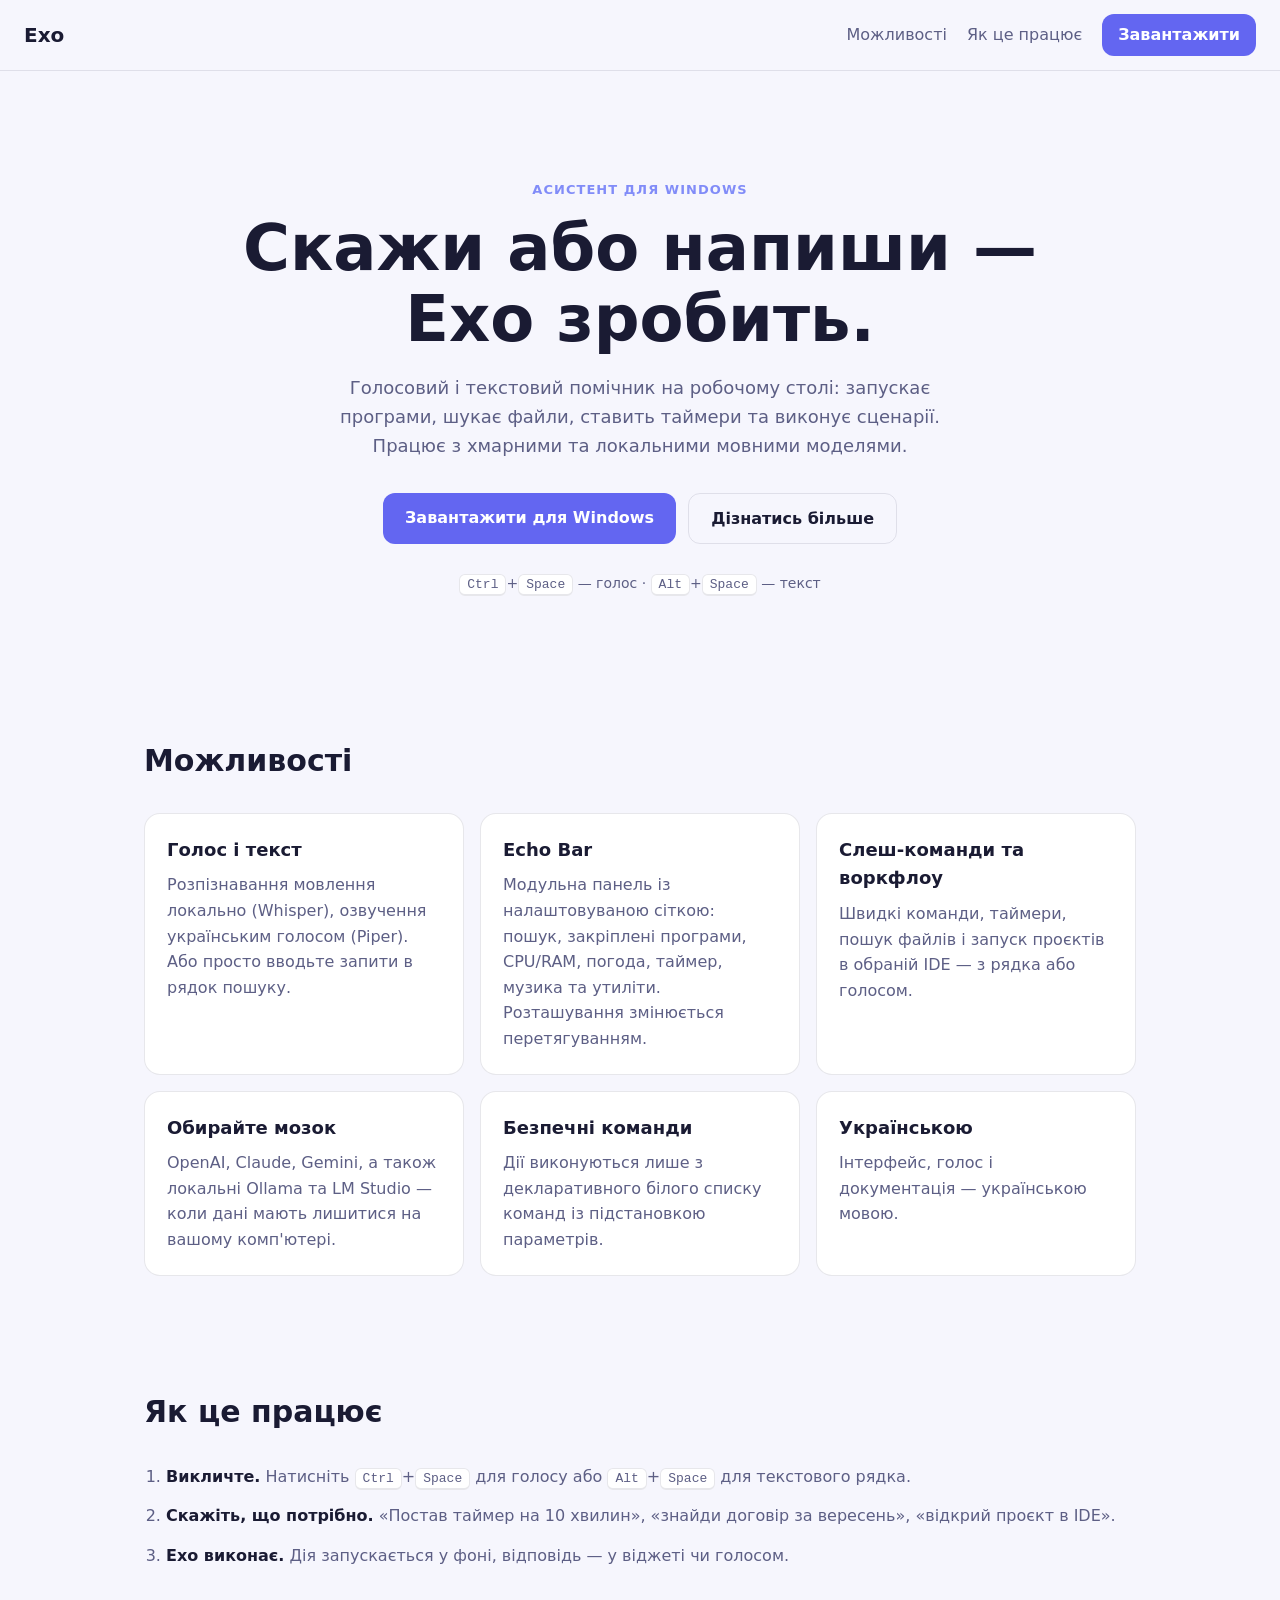
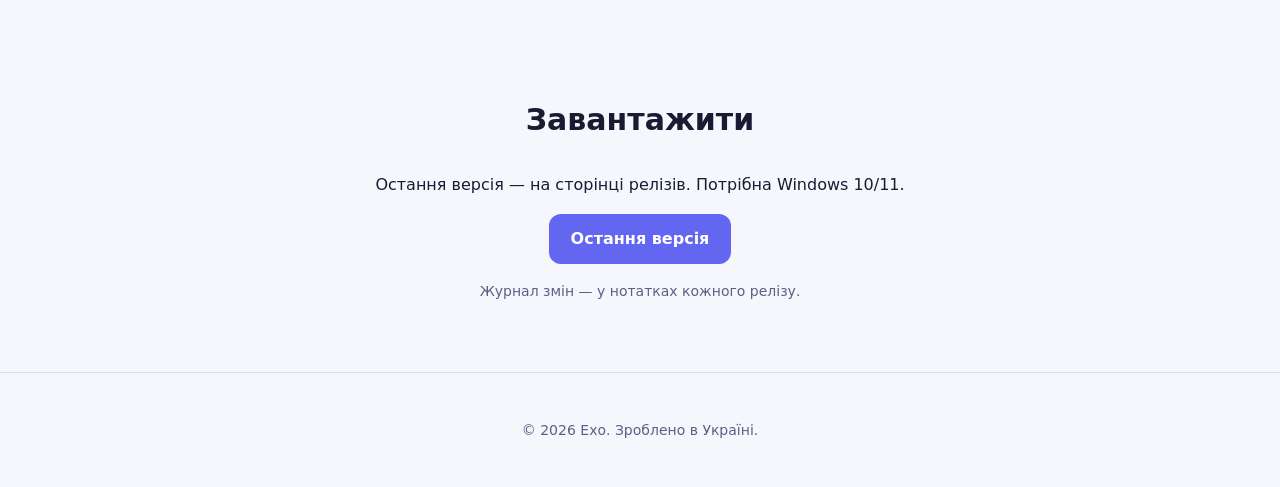
==== index.html @ e35e34a4 "feat: initial landing page for Echo Co-Authored-By: Claude Sonnet 5.5 <noreply@anthropic.com>" ====
<!doctype html>
<html lang="uk">
<head>
  <meta charset="utf-8">
  <meta name="viewport" content="width=device-width, initial-scale=1">
  <title>Ехо — голосовий і текстовий асистент для Windows</title>
  <meta name="description" content="Ехо — десктопний асистент для Windows: голос, текст, слеш-команди, Echo Bar, воркфлоу та різні LLM — від хмарних до локальних.">
  <meta name="theme-color" content="#0f1020">
  <link rel="stylesheet" href="style.css">
</head>
<body>
  <header class="top">
    <a class="brand" href="#">Ехо</a>
    <nav>
      <a href="#features">Можливості</a>
      <a href="#how">Як це працює</a>
      <a href="#download" class="btn small">Завантажити</a>
    </nav>
  </header>

  <main>
    <section class="hero">
      <p class="eyebrow">Асистент для Windows</p>
      <h1>Скажи або напиши —<br>Ехо зробить.</h1>
      <p class="lead">Голосовий і текстовий помічник на робочому столі: запускає програми, шукає файли, ставить таймери та виконує сценарії. Працює з хмарними та локальними мовними моделями.</p>
      <div class="cta">
        <a href="#download" class="btn">Завантажити для Windows</a>
        <a href="#features" class="btn ghost">Дізнатись більше</a>
      </div>
      <p class="hotkeys"><kbd>Ctrl</kbd>+<kbd>Space</kbd> — голос · <kbd>Alt</kbd>+<kbd>Space</kbd> — текст</p>
    </section>

    <section id="features" class="section">
      <h2>Можливості</h2>
      <div class="grid">
        <article class="card">
          <h3>Голос і текст</h3>
          <p>Розпізнавання мовлення локально (Whisper), озвучення українським голосом (Piper). Або просто вводьте запити в рядок пошуку.</p>
        </article>
        <article class="card">
          <h3>Echo Bar</h3>
          <p>Модульна панель із налаштовуваною сіткою: пошук, закріплені програми, CPU/RAM, погода, таймер, музика та утиліти. Розташування змінюється перетягуванням.</p>
        </article>
        <article class="card">
          <h3>Слеш-команди та воркфлоу</h3>
          <p>Швидкі команди, таймери, пошук файлів і запуск проєктів в обраній IDE — з рядка або голосом.</p>
        </article>
        <article class="card">
          <h3>Обирайте мозок</h3>
          <p>OpenAI, Claude, Gemini, а також локальні Ollama та LM Studio — коли дані мають лишитися на вашому комп'ютері.</p>
        </article>
        <article class="card">
          <h3>Безпечні команди</h3>
          <p>Дії виконуються лише з декларативного білого списку команд із підстановкою параметрів.</p>
        </article>
        <article class="card">
          <h3>Українською</h3>
          <p>Інтерфейс, голос і документація — українською мовою.</p>
        </article>
      </div>
    </section>

    <section id="how" class="section">
      <h2>Як це працює</h2>
      <ol class="steps">
        <li><strong>Викличте.</strong> Натисніть <kbd>Ctrl</kbd>+<kbd>Space</kbd> для голосу або <kbd>Alt</kbd>+<kbd>Space</kbd> для текстового рядка.</li>
        <li><strong>Скажіть, що потрібно.</strong> «Постав таймер на 10 хвилин», «знайди договір за вересень», «відкрий проєкт в IDE».</li>
        <li><strong>Ехо виконає.</strong> Дія запускається у фоні, відповідь — у віджеті чи голосом.</li>
      </ol>
    </section>

    <section id="download" class="section download">
      <h2>Завантажити</h2>
      <p>Остання версія — на сторінці релізів. Потрібна Windows 10/11.</p>
      <a class="btn" href="https://github.com/echo-assistant/echo-assistant.github.io/releases/latest">Остання версія</a>
      <p class="muted">Журнал змін — у нотатках кожного релізу.</p>
    </section>
  </main>

  <footer>
    <p>© 2026 Ехо. Зроблено в Україні.</p>
  </footer>
</body>
</html>
---- style.css ----
:root {
  --bg: #0f1020;
  --bg-2: #171833;
  --text: #e8e9f5;
  --muted: #9a9cc0;
  --accent: #6366f1;
  --accent-2: #818cf8;
  --border: rgba(255, 255, 255, 0.08);
}

@media (prefers-color-scheme: light) {
  :root {
    --bg: #f6f6fd;
    --bg-2: #ffffff;
    --text: #1a1b33;
    --muted: #5d5f85;
    --border: rgba(20, 20, 60, 0.1);
  }
}

* { box-sizing: border-box; }
html { scroll-behavior: smooth; }

body {
  margin: 0;
  background: var(--bg);
  color: var(--text);
  font: 16px/1.6 system-ui, "Segoe UI", Roboto, sans-serif;
}

a { color: inherit; }

.top {
  position: sticky;
  top: 0;
  z-index: 10;
  display: flex;
  align-items: center;
  justify-content: space-between;
  padding: 14px 24px;
  background: color-mix(in srgb, var(--bg) 85%, transparent);
  backdrop-filter: blur(10px);
  border-bottom: 1px solid var(--border);
}
.brand { font-weight: 700; font-size: 20px; text-decoration: none; }
.top nav { display: flex; align-items: center; gap: 20px; }
.top nav a { text-decoration: none; color: var(--muted); }
.top nav a:hover { color: var(--text); }

.btn {
  display: inline-block;
  padding: 12px 22px;
  border-radius: 12px;
  background: var(--accent);
  color: #fff !important;
  font-weight: 600;
  text-decoration: none;
  transition: background 0.15s, transform 0.15s;
}
.btn:hover { background: var(--accent-2); transform: translateY(-1px); }
.btn.small { padding: 8px 16px; }
.btn.ghost {
  background: transparent;
  color: var(--text) !important;
  border: 1px solid var(--border);
}
.btn.ghost:hover { background: var(--bg-2); }

main { max-width: 1040px; margin: 0 auto; padding: 0 24px; }

.hero { text-align: center; padding: 96px 0 72px; }
.eyebrow { color: var(--accent-2); font-weight: 600; letter-spacing: 0.08em; text-transform: uppercase; font-size: 13px; }
.hero h1 { font-size: clamp(36px, 7vw, 64px); line-height: 1.1; margin: 8px 0 20px; }
.lead { max-width: 640px; margin: 0 auto 32px; color: var(--muted); font-size: 18px; }
.cta { display: flex; gap: 12px; justify-content: center; flex-wrap: wrap; }
.hotkeys { margin-top: 28px; color: var(--muted); font-size: 14px; }

kbd {
  padding: 2px 7px;
  border: 1px solid var(--border);
  border-bottom-width: 2px;
  border-radius: 6px;
  background: var(--bg-2);
  font: 13px ui-monospace, Consolas, monospace;
}

.section { padding: 56px 0; }
.section h2 { font-size: 30px; margin: 0 0 28px; }

.grid {
  display: grid;
  grid-template-columns: repeat(auto-fit, minmax(280px, 1fr));
  gap: 16px;
}
.card {
  padding: 22px;
  background: var(--bg-2);
  border: 1px solid var(--border);
  border-radius: 16px;
}
.card h3 { margin: 0 0 8px; font-size: 18px; }
.card p { margin: 0; color: var(--muted); }

.steps { padding-left: 22px; display: grid; gap: 14px; color: var(--muted); }
.steps strong { color: var(--text); }

.download { text-align: center; }
.muted { color: var(--muted); font-size: 14px; margin-top: 16px; }

footer {
  padding: 32px 24px;
  text-align: center;
  color: var(--muted);
  font-size: 14px;
  border-top: 1px solid var(--border);
}

@media (max-width: 560px) {
  .top nav a:not(.btn) { display: none; }
  .hero { padding: 64px 0 48px; }
}
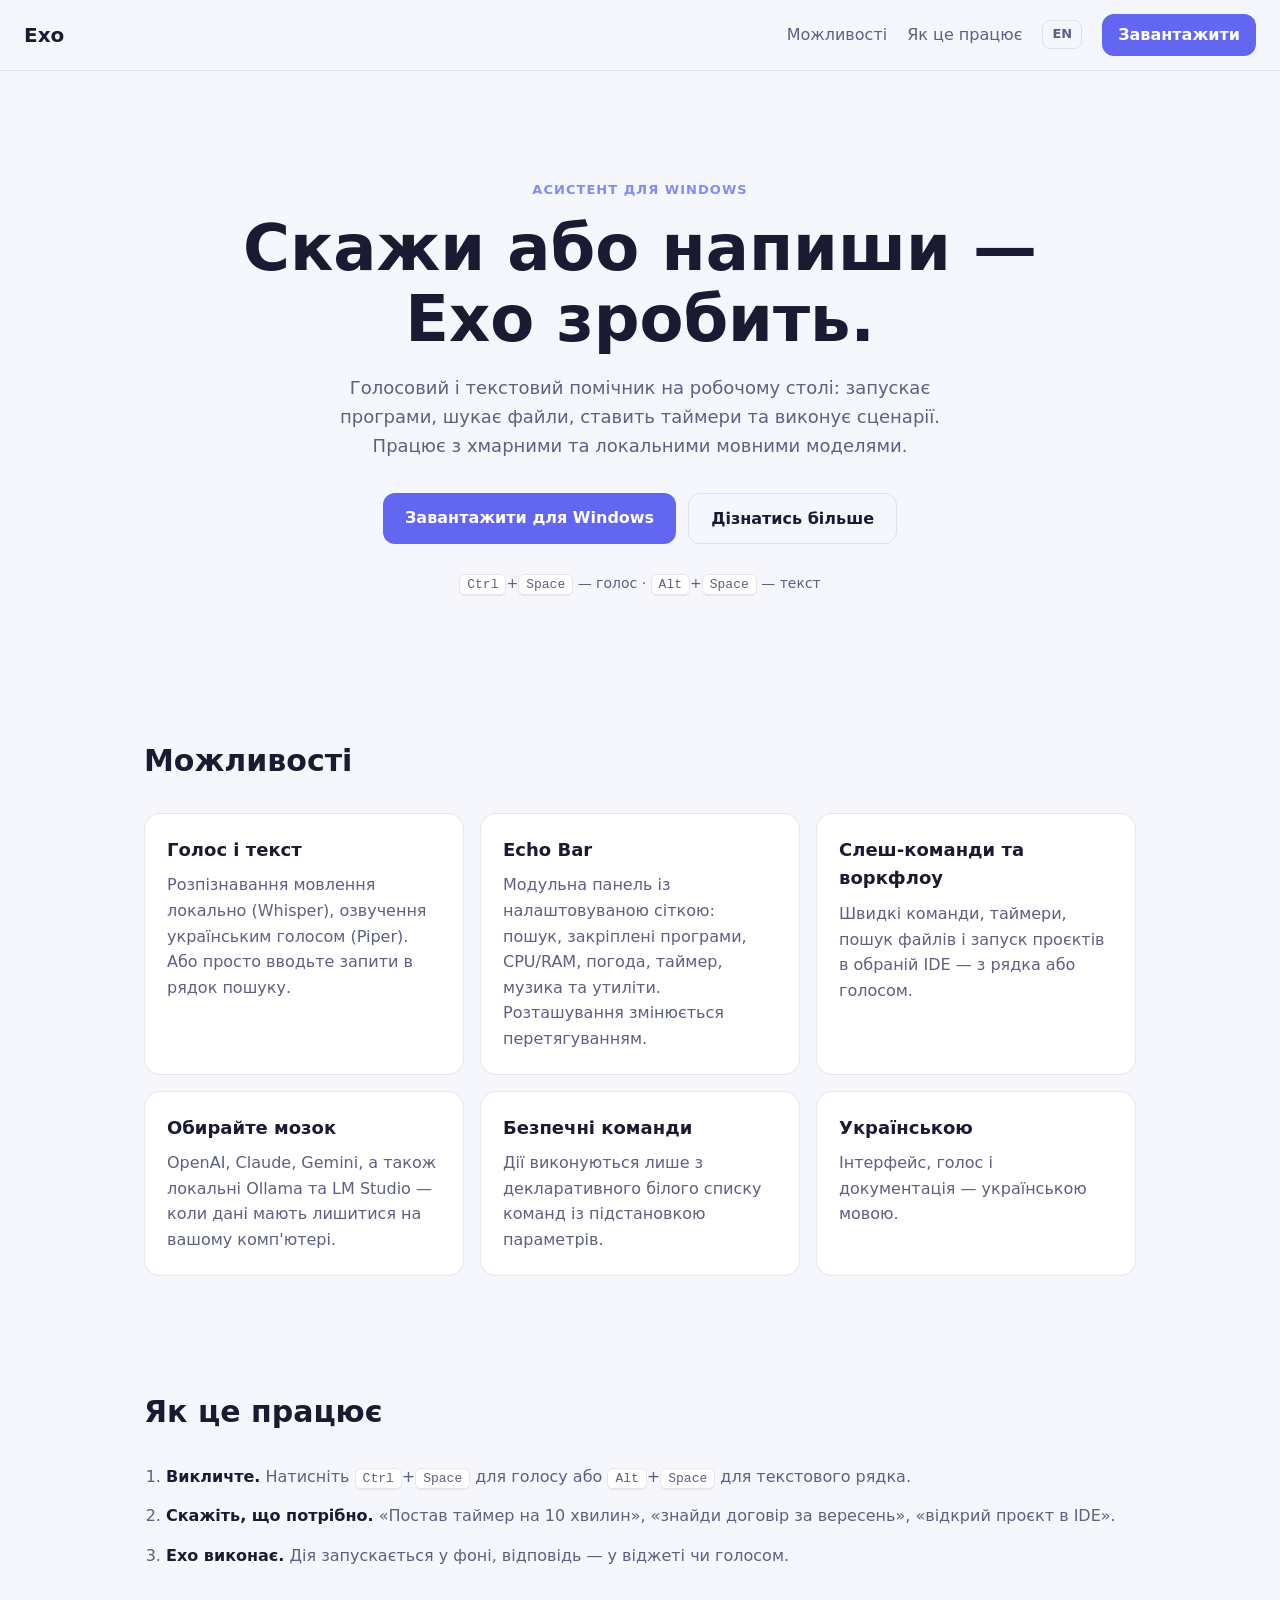
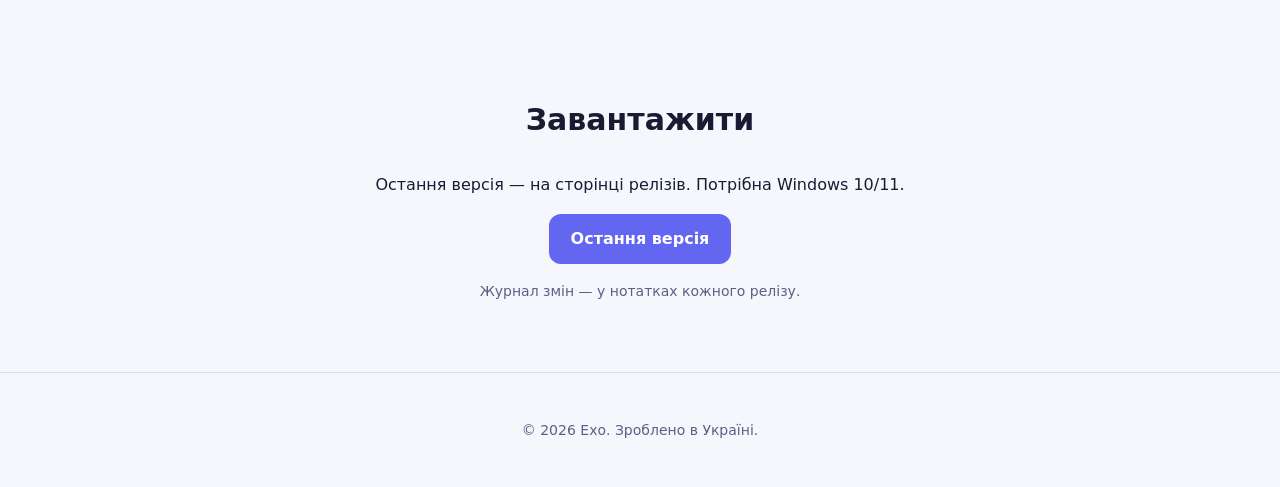
==== commit 74d51a93: "feat: add English version with language switcher and hreflang Co-Authored-By: Claude Sonnet 5.5 <nor" ====
--- a/index.html
+++ b/index.html
@@ -6,6 +6,10 @@
   <title>Ехо — голосовий і текстовий асистент для Windows</title>
   <meta name="description" content="Ехо — десктопний асистент для Windows: голос, текст, слеш-команди, Echo Bar, воркфлоу та різні LLM — від хмарних до локальних.">
   <meta name="theme-color" content="#0f1020">
+  <link rel="canonical" href="https://echo-aide.github.io/">
+  <link rel="alternate" hreflang="uk" href="https://echo-aide.github.io/">
+  <link rel="alternate" hreflang="en" href="https://echo-aide.github.io/en/">
+  <link rel="alternate" hreflang="x-default" href="https://echo-aide.github.io/en/">
   <link rel="stylesheet" href="style.css">
 </head>
 <body>
@@ -14,6 +18,7 @@
     <nav>
       <a href="#features">Можливості</a>
       <a href="#how">Як це працює</a>
+      <a class="lang" href="en/" hreflang="en" lang="en" title="English">EN</a>
       <a href="#download" class="btn small">Завантажити</a>
     </nav>
   </header>
@@ -72,7 +77,7 @@
     <section id="download" class="section download">
       <h2>Завантажити</h2>
       <p>Остання версія — на сторінці релізів. Потрібна Windows 10/11.</p>
-      <a class="btn" href="https://github.com/echo-assistant/echo-assistant.github.io/releases/latest">Остання версія</a>
+      <a class="btn" href="https://github.com/echo-aide/echo-aide.github.io/releases/latest">Остання версія</a>
       <p class="muted">Журнал змін — у нотатках кожного релізу.</p>
     </section>
   </main>
--- a/style.css
+++ b/style.css
@@ -46,6 +46,14 @@
 .top nav { display: flex; align-items: center; gap: 20px; }
 .top nav a { text-decoration: none; color: var(--muted); }
 .top nav a:hover { color: var(--text); }
+
+.top nav a.lang {
+  padding: 3px 9px;
+  border: 1px solid var(--border);
+  border-radius: 8px;
+  font-size: 13px;
+  font-weight: 600;
+}
 
 .btn {
   display: inline-block;
@@ -116,6 +124,6 @@
 }
 
 @media (max-width: 560px) {
-  .top nav a:not(.btn) { display: none; }
+  .top nav a:not(.btn):not(.lang) { display: none; }
   .hero { padding: 64px 0 48px; }
 }
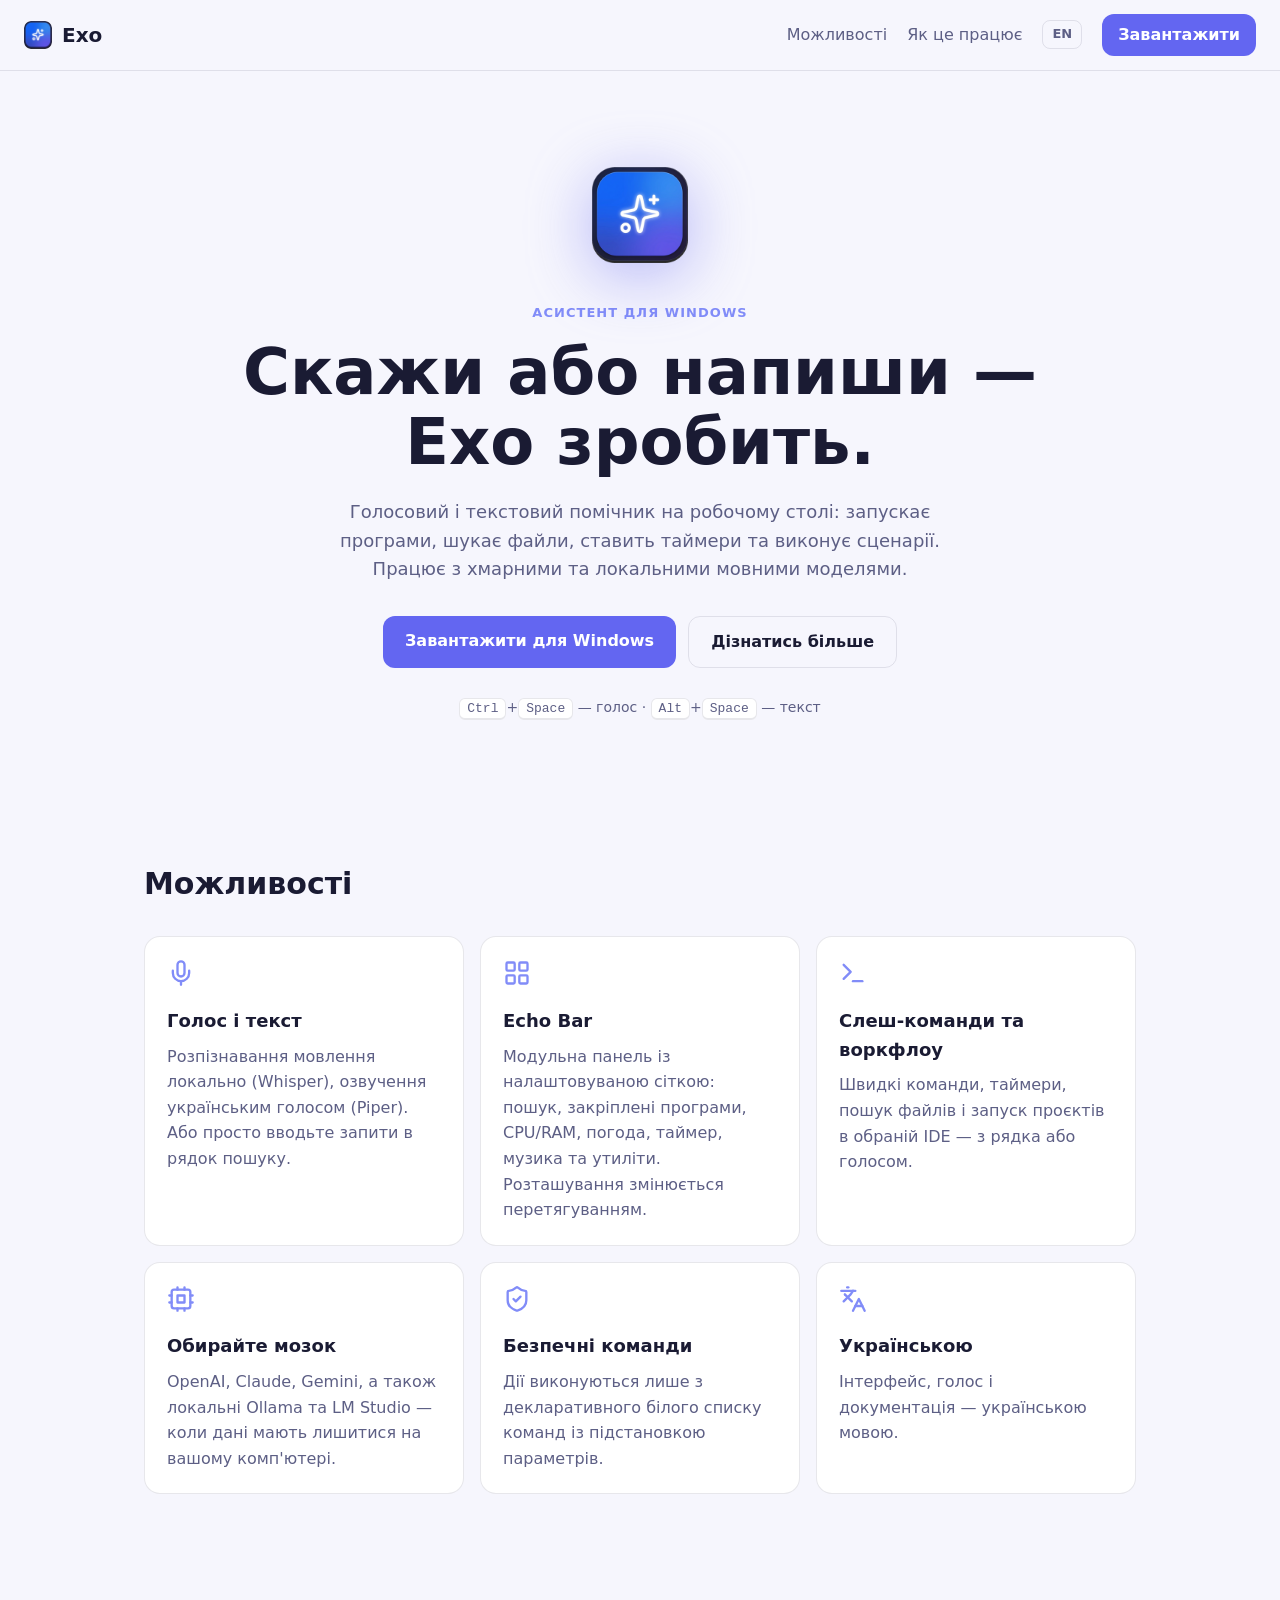
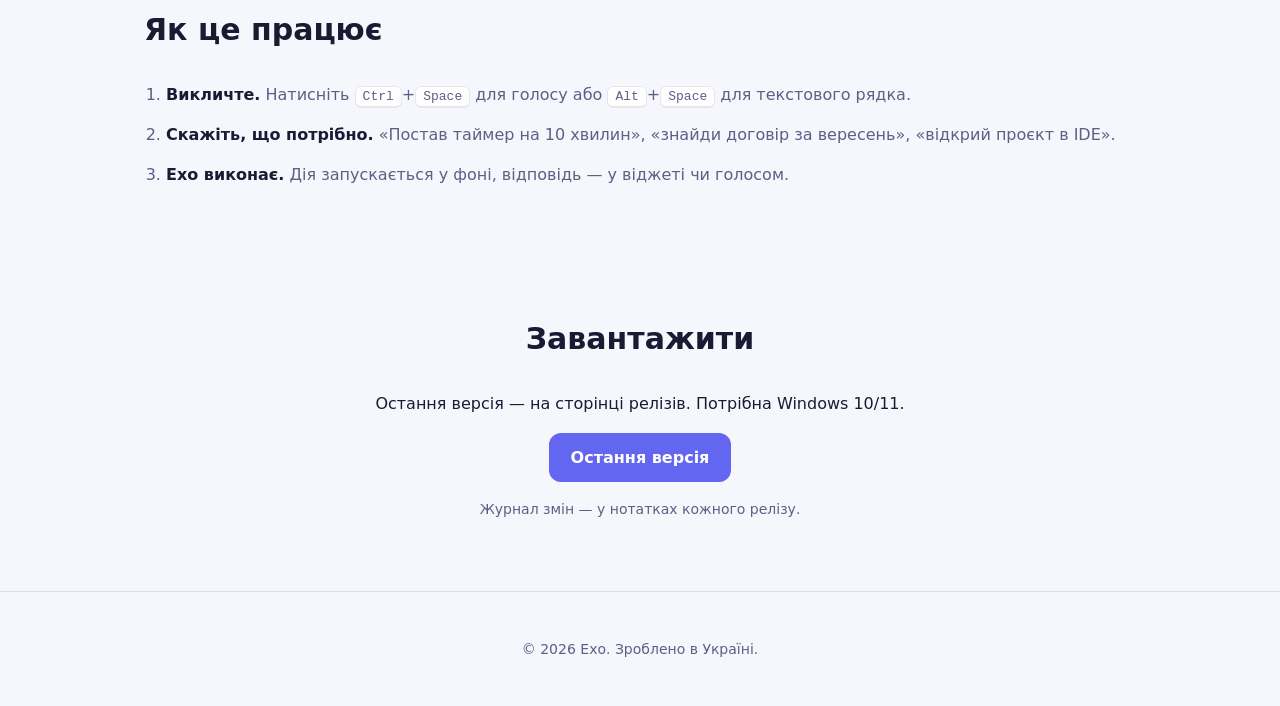
==== commit 7edc1395: "feat: add logo, favicons, feature icons and social preview images Co-Authored-By: Claude Sonnet 5.5 " ====
--- a/index.html
+++ b/index.html
@@ -6,6 +6,17 @@
   <title>Ехо — голосовий і текстовий асистент для Windows</title>
   <meta name="description" content="Ехо — десктопний асистент для Windows: голос, текст, слеш-команди, Echo Bar, воркфлоу та різні LLM — від хмарних до локальних.">
   <meta name="theme-color" content="#0f1020">
+  <link rel="icon" href="assets/favicon.ico" sizes="any">
+  <link rel="icon" type="image/png" sizes="32x32" href="assets/favicon-32.png">
+  <link rel="apple-touch-icon" href="assets/apple-touch-icon.png">
+  <link rel="manifest" href="site.webmanifest">
+  <meta property="og:type" content="website">
+  <meta property="og:site_name" content="Echo">
+  <meta property="og:title" content="Ехо — голосовий і текстовий асистент для Windows">
+  <meta property="og:url" content="https://echo-aide.github.io/">
+  <meta property="og:locale" content="uk_UA">
+  <meta property="og:image" content="https://echo-aide.github.io/assets/og-uk.png">
+  <meta name="twitter:card" content="summary_large_image">
   <link rel="canonical" href="https://echo-aide.github.io/">
   <link rel="alternate" hreflang="uk" href="https://echo-aide.github.io/">
   <link rel="alternate" hreflang="en" href="https://echo-aide.github.io/en/">
@@ -14,7 +25,7 @@
 </head>
 <body>
   <header class="top">
-    <a class="brand" href="#">Ехо</a>
+    <a class="brand" href="#"><img src="assets/logo.png" alt="" width="28" height="28">Ехо</a>
     <nav>
       <a href="#features">Можливості</a>
       <a href="#how">Як це працює</a>
@@ -25,6 +36,7 @@
 
   <main>
     <section class="hero">
+      <img class="hero-logo" src="assets/logo.png" alt="Логотип Ехо" width="96" height="96">
       <p class="eyebrow">Асистент для Windows</p>
       <h1>Скажи або напиши —<br>Ехо зробить.</h1>
       <p class="lead">Голосовий і текстовий помічник на робочому столі: запускає програми, шукає файли, ставить таймери та виконує сценарії. Працює з хмарними та локальними мовними моделями.</p>
@@ -39,26 +51,32 @@
       <h2>Можливості</h2>
       <div class="grid">
         <article class="card">
+          <svg class="ico" viewBox="0 0 24 24" fill="none" stroke="currentColor" stroke-width="2" stroke-linecap="round" stroke-linejoin="round" aria-hidden="true"><path d="M12 2a3 3 0 0 0-3 3v7a3 3 0 0 0 6 0V5a3 3 0 0 0-3-3Z"/><path d="M19 10v2a7 7 0 0 1-14 0v-2"/><line x1="12" x2="12" y1="19" y2="22"/></svg>
           <h3>Голос і текст</h3>
           <p>Розпізнавання мовлення локально (Whisper), озвучення українським голосом (Piper). Або просто вводьте запити в рядок пошуку.</p>
         </article>
         <article class="card">
+          <svg class="ico" viewBox="0 0 24 24" fill="none" stroke="currentColor" stroke-width="2" stroke-linecap="round" stroke-linejoin="round" aria-hidden="true"><rect width="7" height="7" x="3" y="3" rx="1"/><rect width="7" height="7" x="14" y="3" rx="1"/><rect width="7" height="7" x="14" y="14" rx="1"/><rect width="7" height="7" x="3" y="14" rx="1"/></svg>
           <h3>Echo Bar</h3>
           <p>Модульна панель із налаштовуваною сіткою: пошук, закріплені програми, CPU/RAM, погода, таймер, музика та утиліти. Розташування змінюється перетягуванням.</p>
         </article>
         <article class="card">
+          <svg class="ico" viewBox="0 0 24 24" fill="none" stroke="currentColor" stroke-width="2" stroke-linecap="round" stroke-linejoin="round" aria-hidden="true"><polyline points="4 17 10 11 4 5"/><line x1="12" x2="20" y1="19" y2="19"/></svg>
           <h3>Слеш-команди та воркфлоу</h3>
           <p>Швидкі команди, таймери, пошук файлів і запуск проєктів в обраній IDE — з рядка або голосом.</p>
         </article>
         <article class="card">
+          <svg class="ico" viewBox="0 0 24 24" fill="none" stroke="currentColor" stroke-width="2" stroke-linecap="round" stroke-linejoin="round" aria-hidden="true"><rect width="16" height="16" x="4" y="4" rx="2"/><rect width="6" height="6" x="9" y="9"/><path d="M15 2v2M15 20v2M2 15h2M2 9h2M20 15h2M20 9h2M9 2v2M9 20v2"/></svg>
           <h3>Обирайте мозок</h3>
           <p>OpenAI, Claude, Gemini, а також локальні Ollama та LM Studio — коли дані мають лишитися на вашому комп'ютері.</p>
         </article>
         <article class="card">
+          <svg class="ico" viewBox="0 0 24 24" fill="none" stroke="currentColor" stroke-width="2" stroke-linecap="round" stroke-linejoin="round" aria-hidden="true"><path d="M20 13c0 5-3.5 7.5-7.66 8.95a1 1 0 0 1-.67-.01C7.5 20.5 4 18 4 13V6a1 1 0 0 1 1-1c2 0 4.5-1.2 6.24-2.72a1.17 1.17 0 0 1 1.52 0C14.51 3.81 17 5 19 5a1 1 0 0 1 1 1z"/><path d="m9 12 2 2 4-4"/></svg>
           <h3>Безпечні команди</h3>
           <p>Дії виконуються лише з декларативного білого списку команд із підстановкою параметрів.</p>
         </article>
         <article class="card">
+          <svg class="ico" viewBox="0 0 24 24" fill="none" stroke="currentColor" stroke-width="2" stroke-linecap="round" stroke-linejoin="round" aria-hidden="true"><path d="m5 8 6 6"/><path d="m4 14 6-6 2-3"/><path d="M2 5h12"/><path d="M7 2h1"/><path d="m22 22-5-10-5 10"/><path d="M14 18h6"/></svg>
           <h3>Українською</h3>
           <p>Інтерфейс, голос і документація — українською мовою.</p>
         </article>
--- a/style.css
+++ b/style.css
@@ -42,7 +42,8 @@
   backdrop-filter: blur(10px);
   border-bottom: 1px solid var(--border);
 }
-.brand { font-weight: 700; font-size: 20px; text-decoration: none; }
+.brand { display: inline-flex; align-items: center; gap: 10px; font-weight: 700; font-size: 20px; text-decoration: none; }
+.brand img { border-radius: 7px; }
 .top nav { display: flex; align-items: center; gap: 20px; }
 .top nav a { text-decoration: none; color: var(--muted); }
 .top nav a:hover { color: var(--text); }
@@ -77,6 +78,7 @@
 main { max-width: 1040px; margin: 0 auto; padding: 0 24px; }
 
 .hero { text-align: center; padding: 96px 0 72px; }
+.hero-logo { width: 96px; height: 96px; margin-bottom: 20px; filter: drop-shadow(0 12px 32px rgba(99, 102, 241, 0.45)); }
 .eyebrow { color: var(--accent-2); font-weight: 600; letter-spacing: 0.08em; text-transform: uppercase; font-size: 13px; }
 .hero h1 { font-size: clamp(36px, 7vw, 64px); line-height: 1.1; margin: 8px 0 20px; }
 .lead { max-width: 640px; margin: 0 auto 32px; color: var(--muted); font-size: 18px; }
@@ -107,6 +109,7 @@
   border-radius: 16px;
 }
 .card h3 { margin: 0 0 8px; font-size: 18px; }
+.ico { width: 28px; height: 28px; margin-bottom: 12px; color: var(--accent-2); }
 .card p { margin: 0; color: var(--muted); }
 
 .steps { padding-left: 22px; display: grid; gap: 14px; color: var(--muted); }
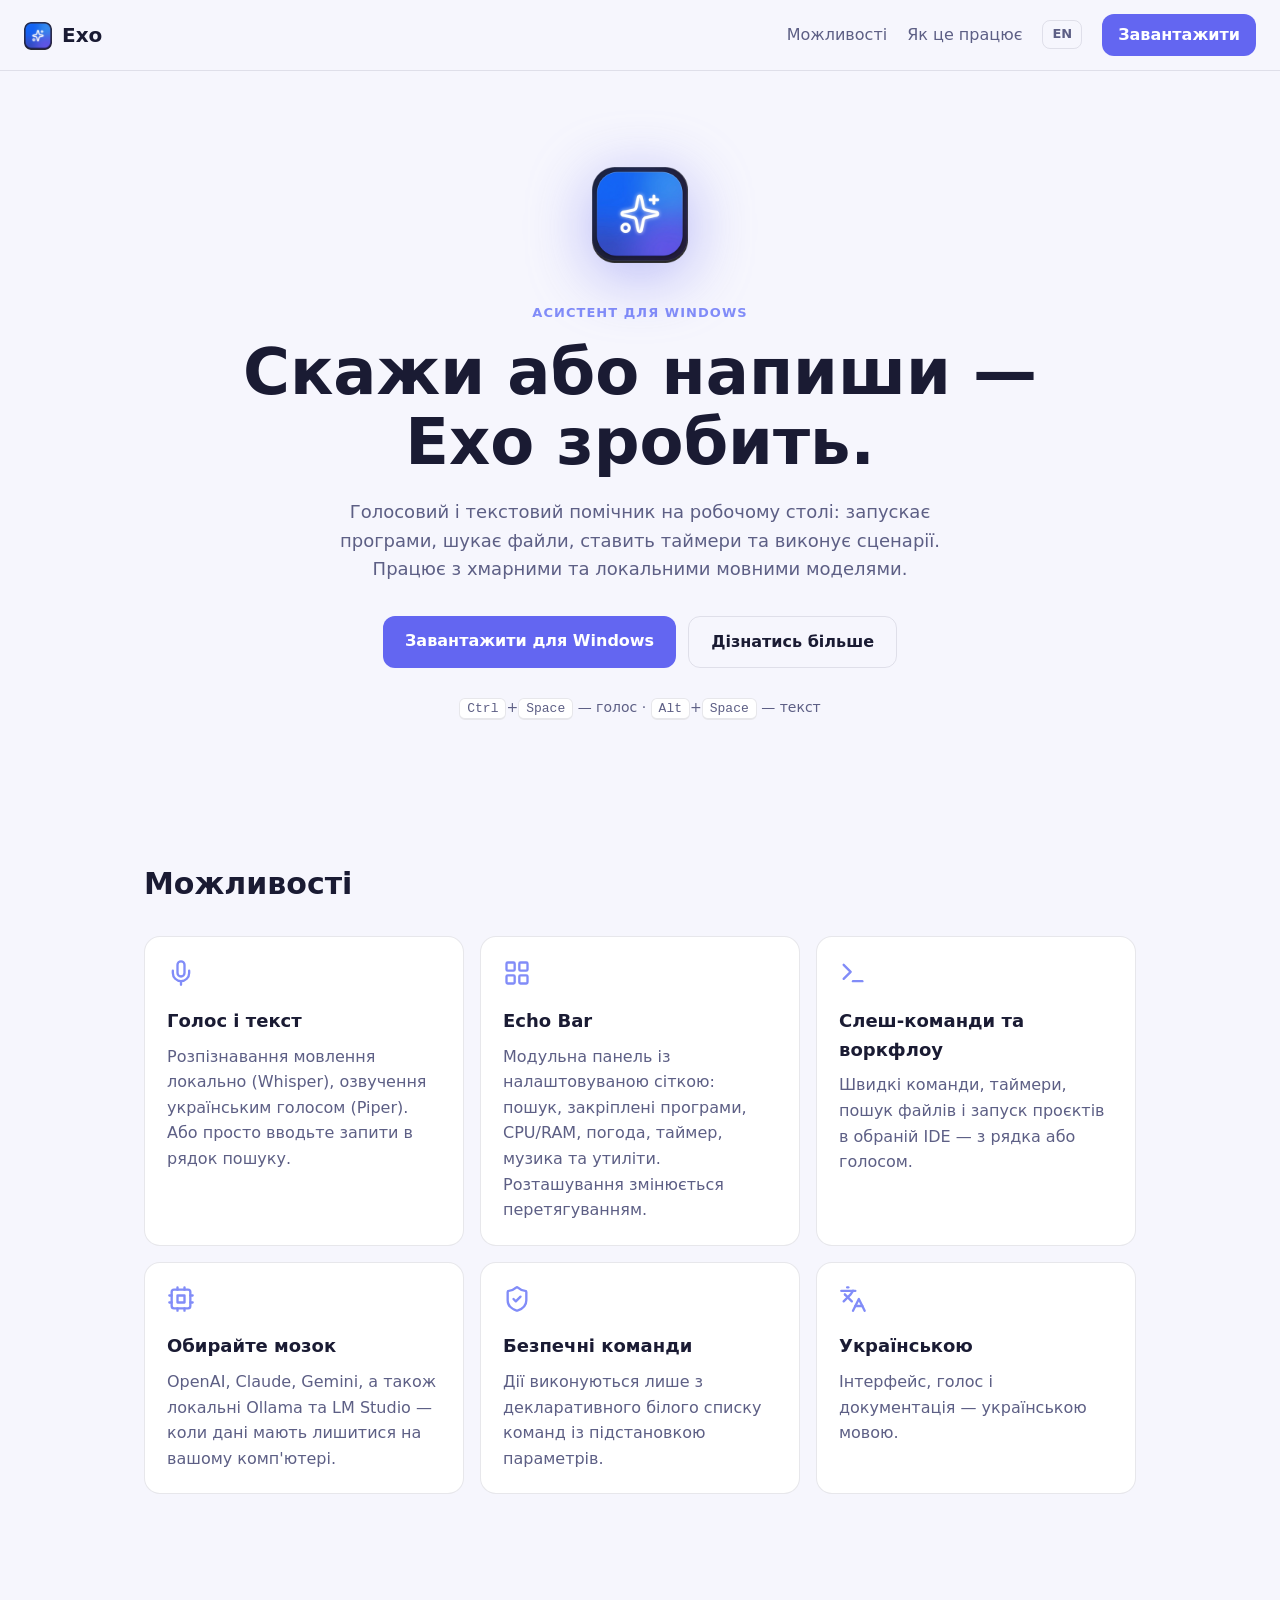
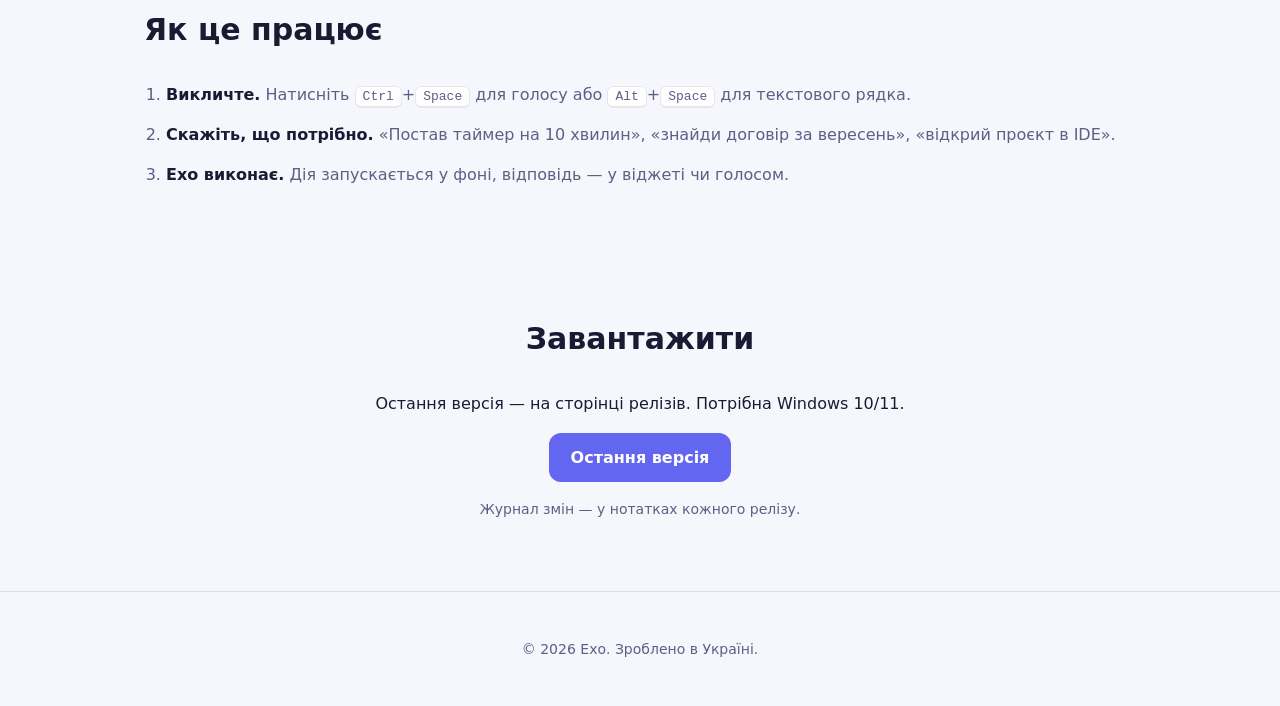
==== commit bbf4d18e: "fix: align header logo with wordmark Co-Authored-By: Claude Sonnet 5.5 <noreply@anthropic.com>" ====
--- a/index.html
+++ b/index.html
@@ -21,7 +21,7 @@
   <link rel="alternate" hreflang="uk" href="https://echo-aide.github.io/">
   <link rel="alternate" hreflang="en" href="https://echo-aide.github.io/en/">
   <link rel="alternate" hreflang="x-default" href="https://echo-aide.github.io/en/">
-  <link rel="stylesheet" href="style.css">
+  <link rel="stylesheet" href="style.css?v=4">
 </head>
 <body>
   <header class="top">
--- a/style.css
+++ b/style.css
@@ -43,7 +43,7 @@
   border-bottom: 1px solid var(--border);
 }
 .brand { display: inline-flex; align-items: center; gap: 10px; font-weight: 700; font-size: 20px; text-decoration: none; }
-.brand img { border-radius: 7px; }
+.brand img { display: block; flex: none; position: relative; top: 1px; border-radius: 7px; }
 .top nav { display: flex; align-items: center; gap: 20px; }
 .top nav a { text-decoration: none; color: var(--muted); }
 .top nav a:hover { color: var(--text); }
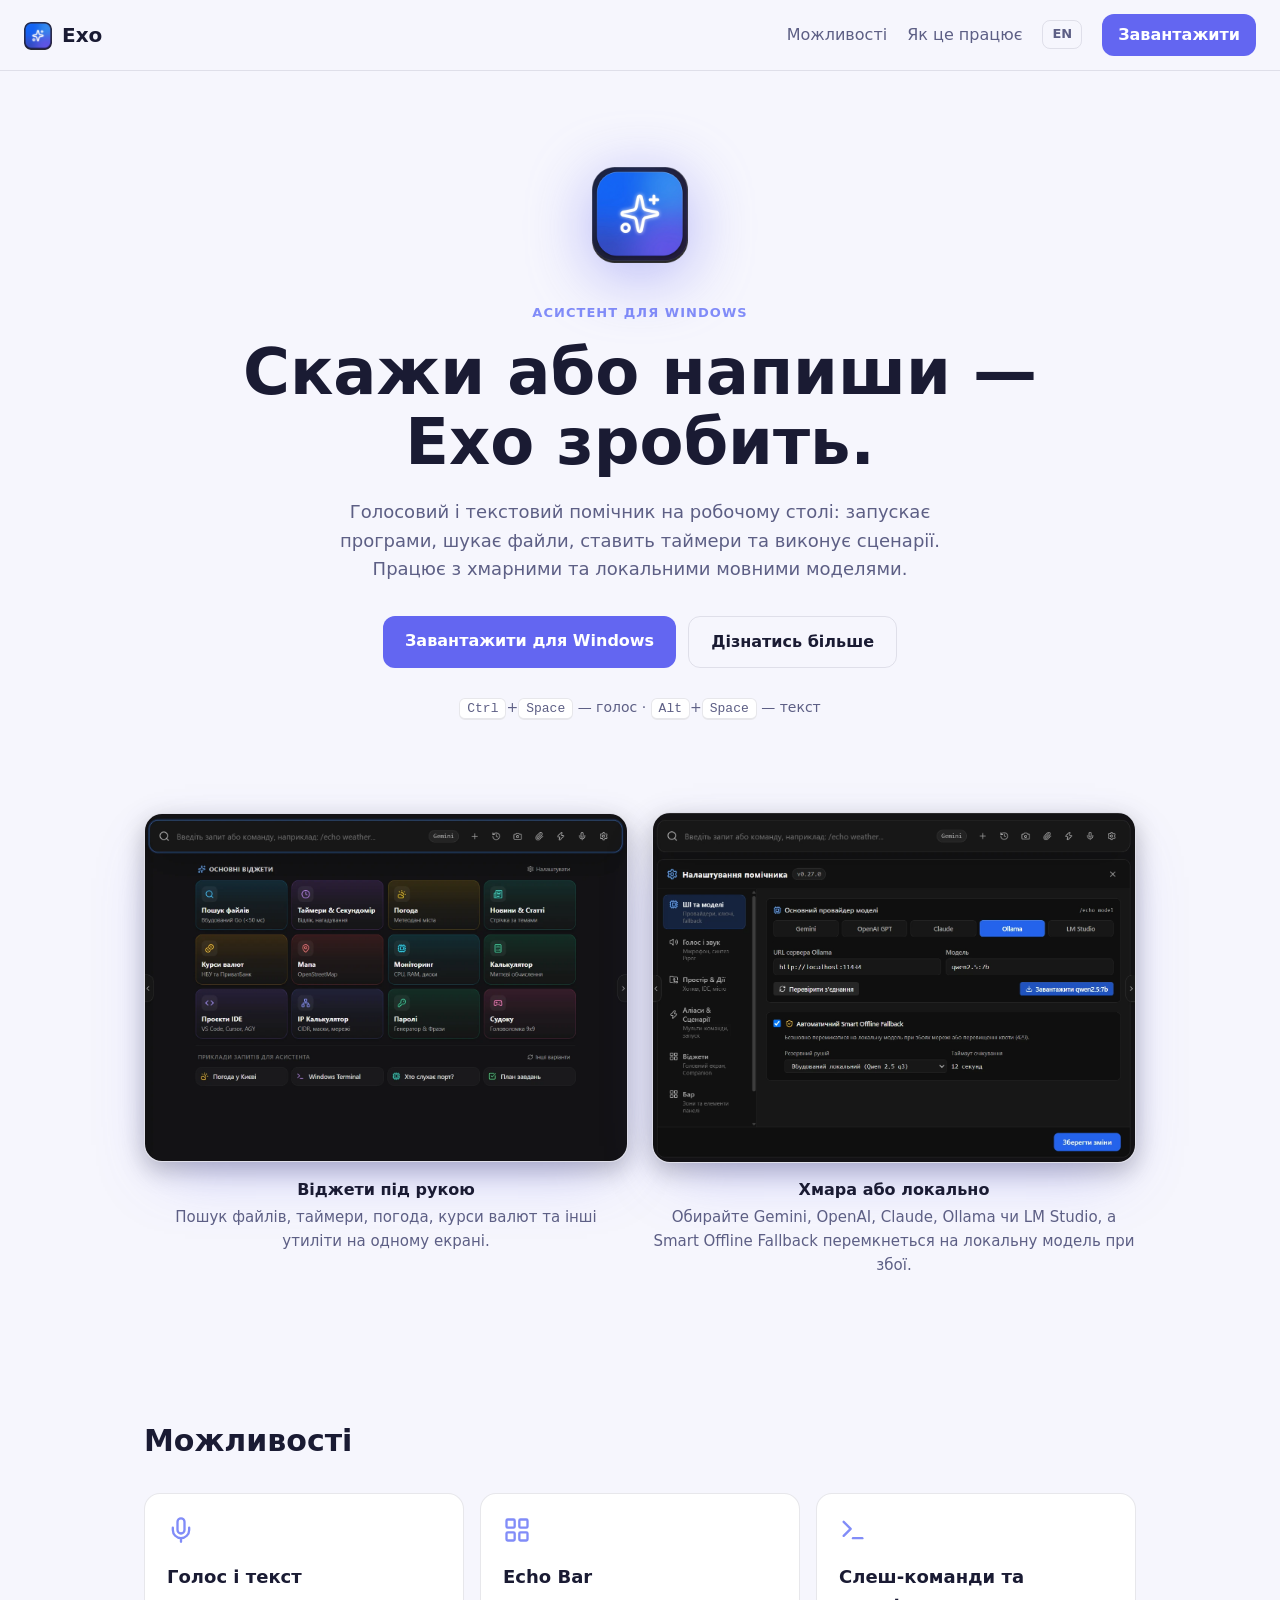
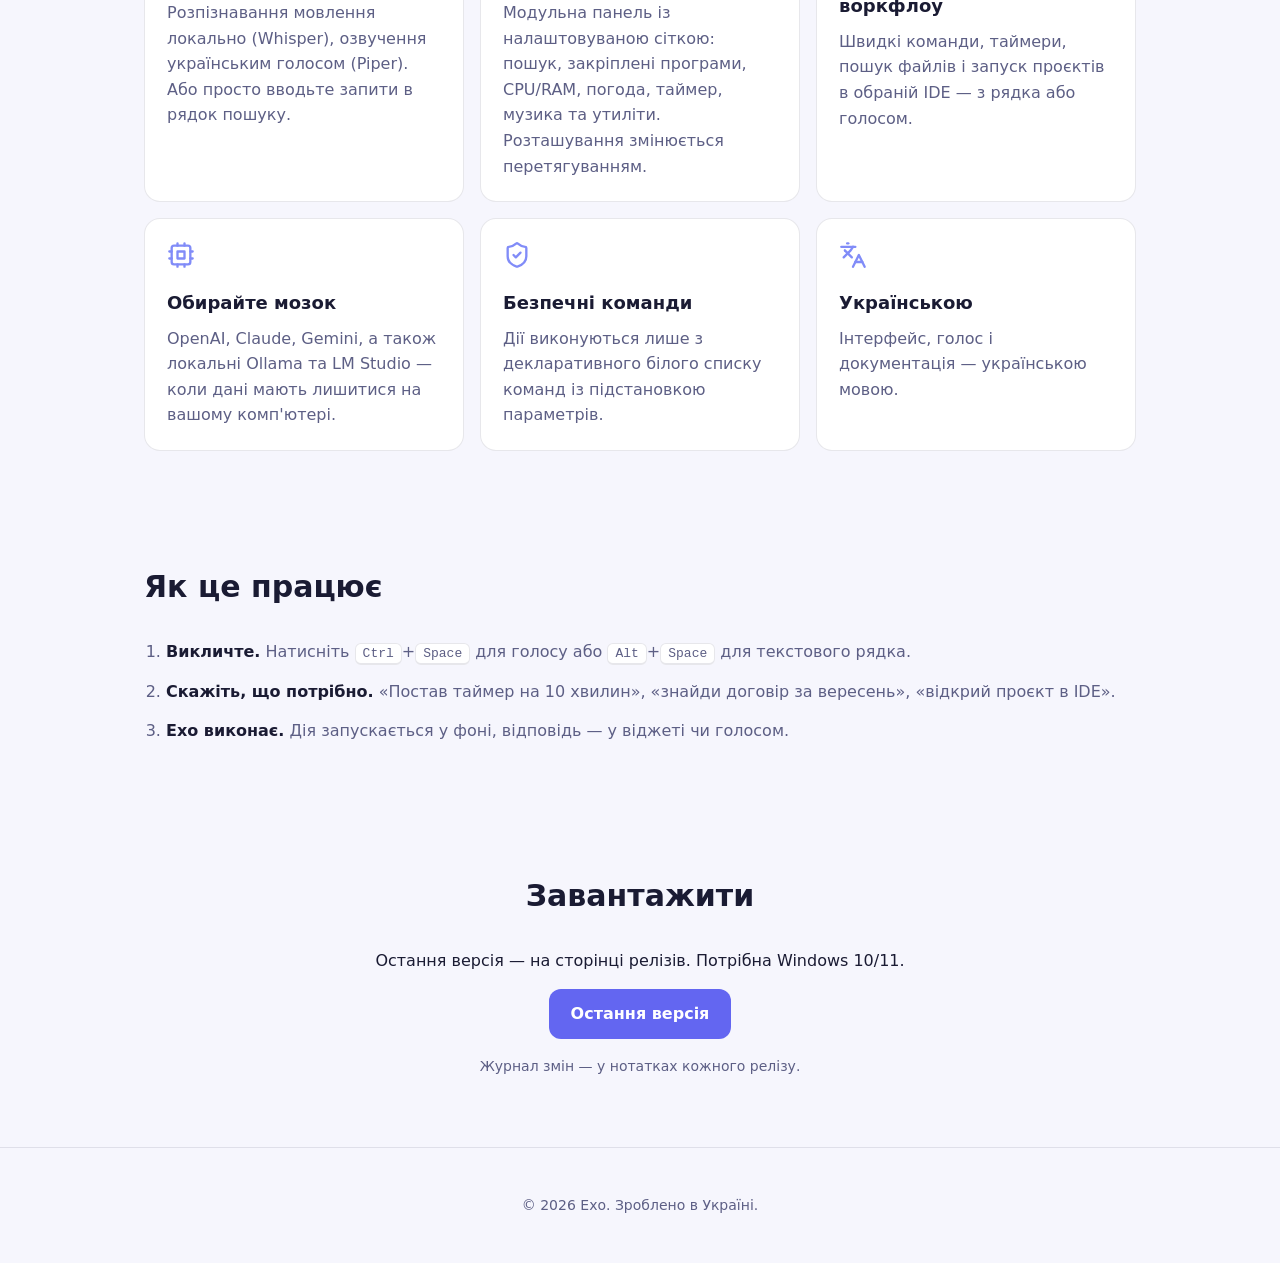
==== commit 7c2beae0: "feat: add screenshots section with rounded corners Co-Authored-By: Claude Sonnet 5.5 <noreply@anthro" ====
--- a/index.html
+++ b/index.html
@@ -21,7 +21,7 @@
   <link rel="alternate" hreflang="uk" href="https://echo-aide.github.io/">
   <link rel="alternate" hreflang="en" href="https://echo-aide.github.io/en/">
   <link rel="alternate" hreflang="x-default" href="https://echo-aide.github.io/en/">
-  <link rel="stylesheet" href="style.css?v=4">
+  <link rel="stylesheet" href="style.css?v=7">
 </head>
 <body>
   <header class="top">
@@ -45,6 +45,19 @@
         <a href="#features" class="btn ghost">Дізнатись більше</a>
       </div>
       <p class="hotkeys"><kbd>Ctrl</kbd>+<kbd>Space</kbd> — голос · <kbd>Alt</kbd>+<kbd>Space</kbd> — текст</p>
+    </section>
+
+    <section class="section shots" aria-label="Скріншоти">
+      <div class="shots-grid">
+        <figure class="shot">
+          <img src="assets/screens/home-widgets.webp" alt="Головний екран Ехо з віджетами та рядком запиту" width="1278" height="922" loading="lazy">
+          <figcaption><strong>Віджети під рукою</strong>Пошук файлів, таймери, погода, курси валют та інші утиліти на одному екрані.</figcaption>
+        </figure>
+        <figure class="shot">
+          <img src="assets/screens/settings-ollama.webp" alt="Налаштування Ехо: локальна модель Ollama і резервний режим" width="1278" height="925" loading="lazy">
+          <figcaption><strong>Хмара або локально</strong>Обирайте Gemini, OpenAI, Claude, Ollama чи LM Studio, а Smart Offline Fallback перемкнеться на локальну модель при збої.</figcaption>
+        </figure>
+      </div>
     </section>
 
     <section id="features" class="section">
--- a/style.css
+++ b/style.css
@@ -130,3 +130,27 @@
   .top nav a:not(.btn):not(.lang) { display: none; }
   .hero { padding: 64px 0 48px; }
 }
+
+.shots { padding-top: 8px; }
+.shots-grid {
+  display: grid;
+  grid-template-columns: repeat(auto-fit, minmax(min(100%, 440px), 1fr));
+  gap: 0 24px;
+}
+.shot {
+  margin: 0;
+  display: grid;
+  grid-row: span 2;
+  grid-template-rows: subgrid;
+}
+.shot img {
+  display: block;
+  width: 100%;
+  height: auto;
+  align-self: center;
+  border-radius: 18px;
+  border: 1px solid var(--border);
+  box-shadow: 0 24px 60px -20px rgba(99, 102, 241, 0.35), 0 8px 24px rgba(0, 0, 0, 0.25);
+}
+.shot figcaption { margin: 14px 0 28px; color: var(--muted); font-size: 15px; text-align: center; }
+.shot figcaption strong { display: block; color: var(--text); font-size: 16px; margin-bottom: 2px; }
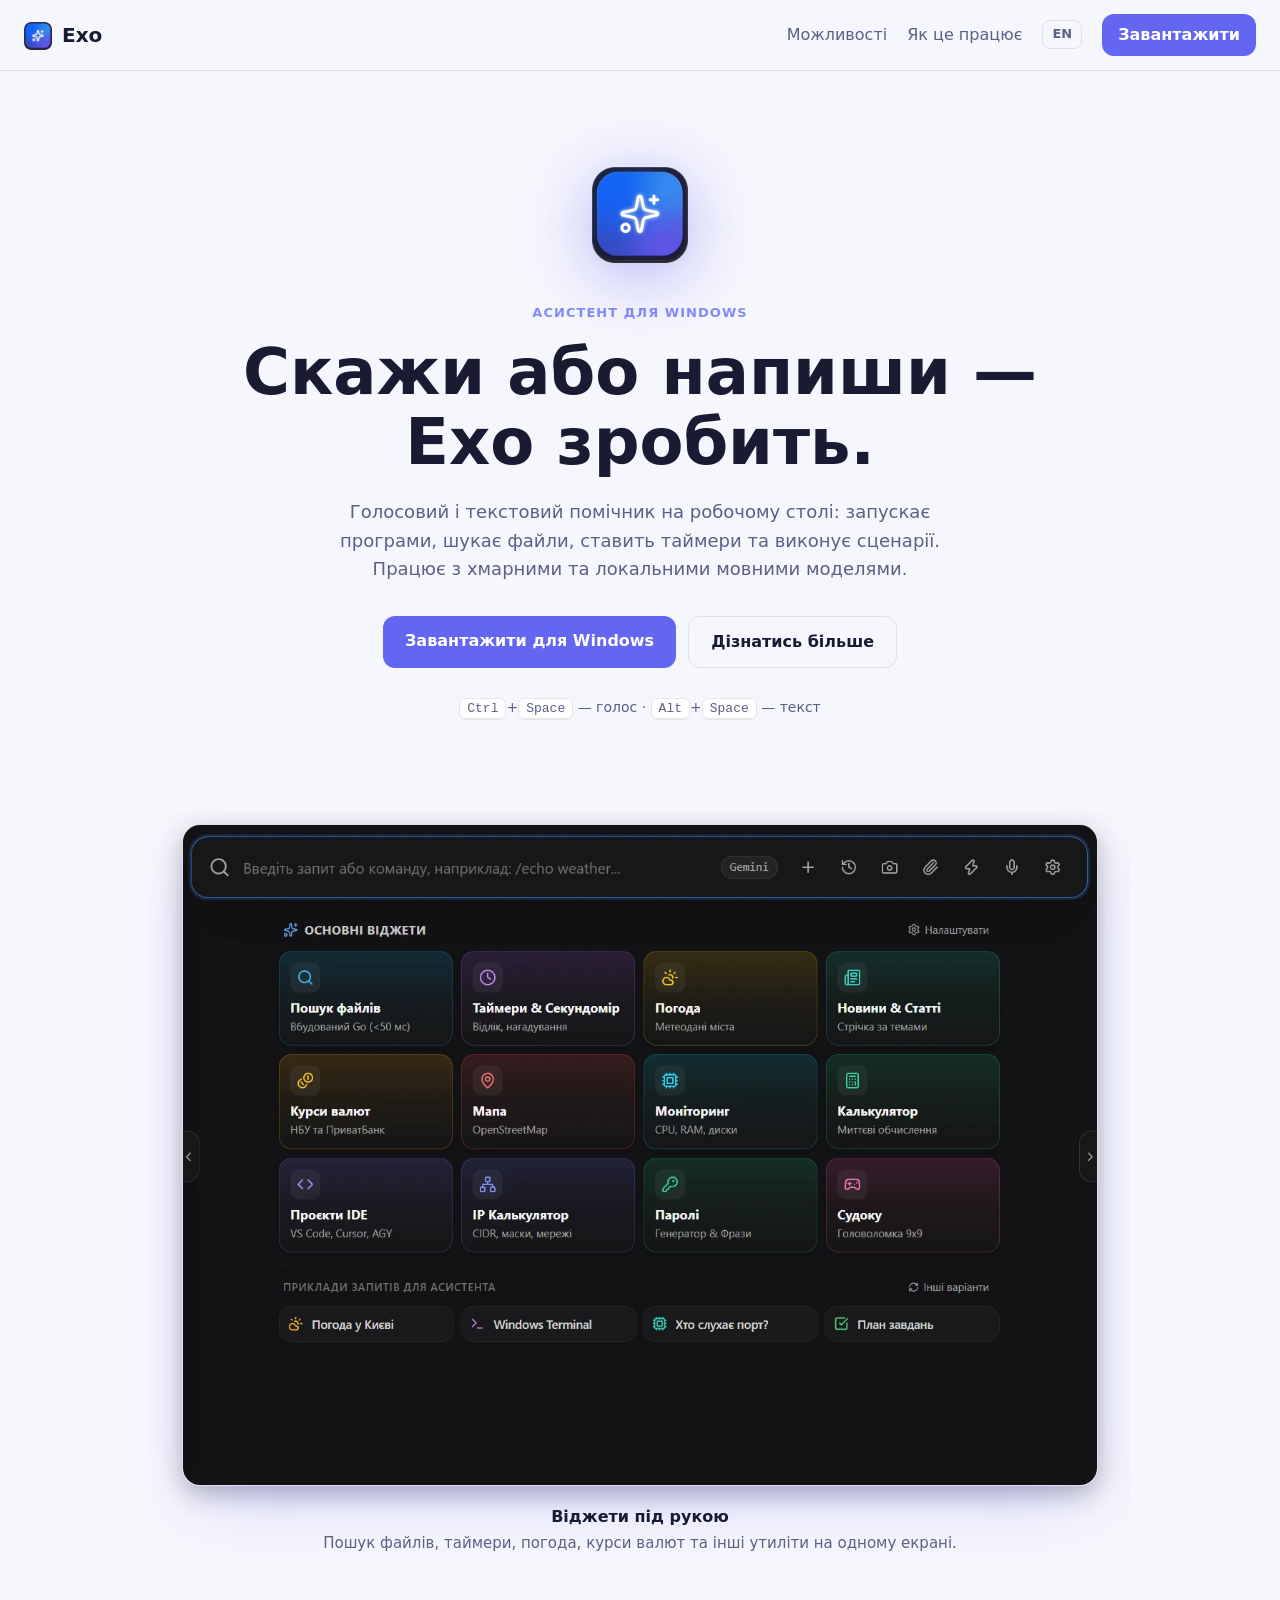
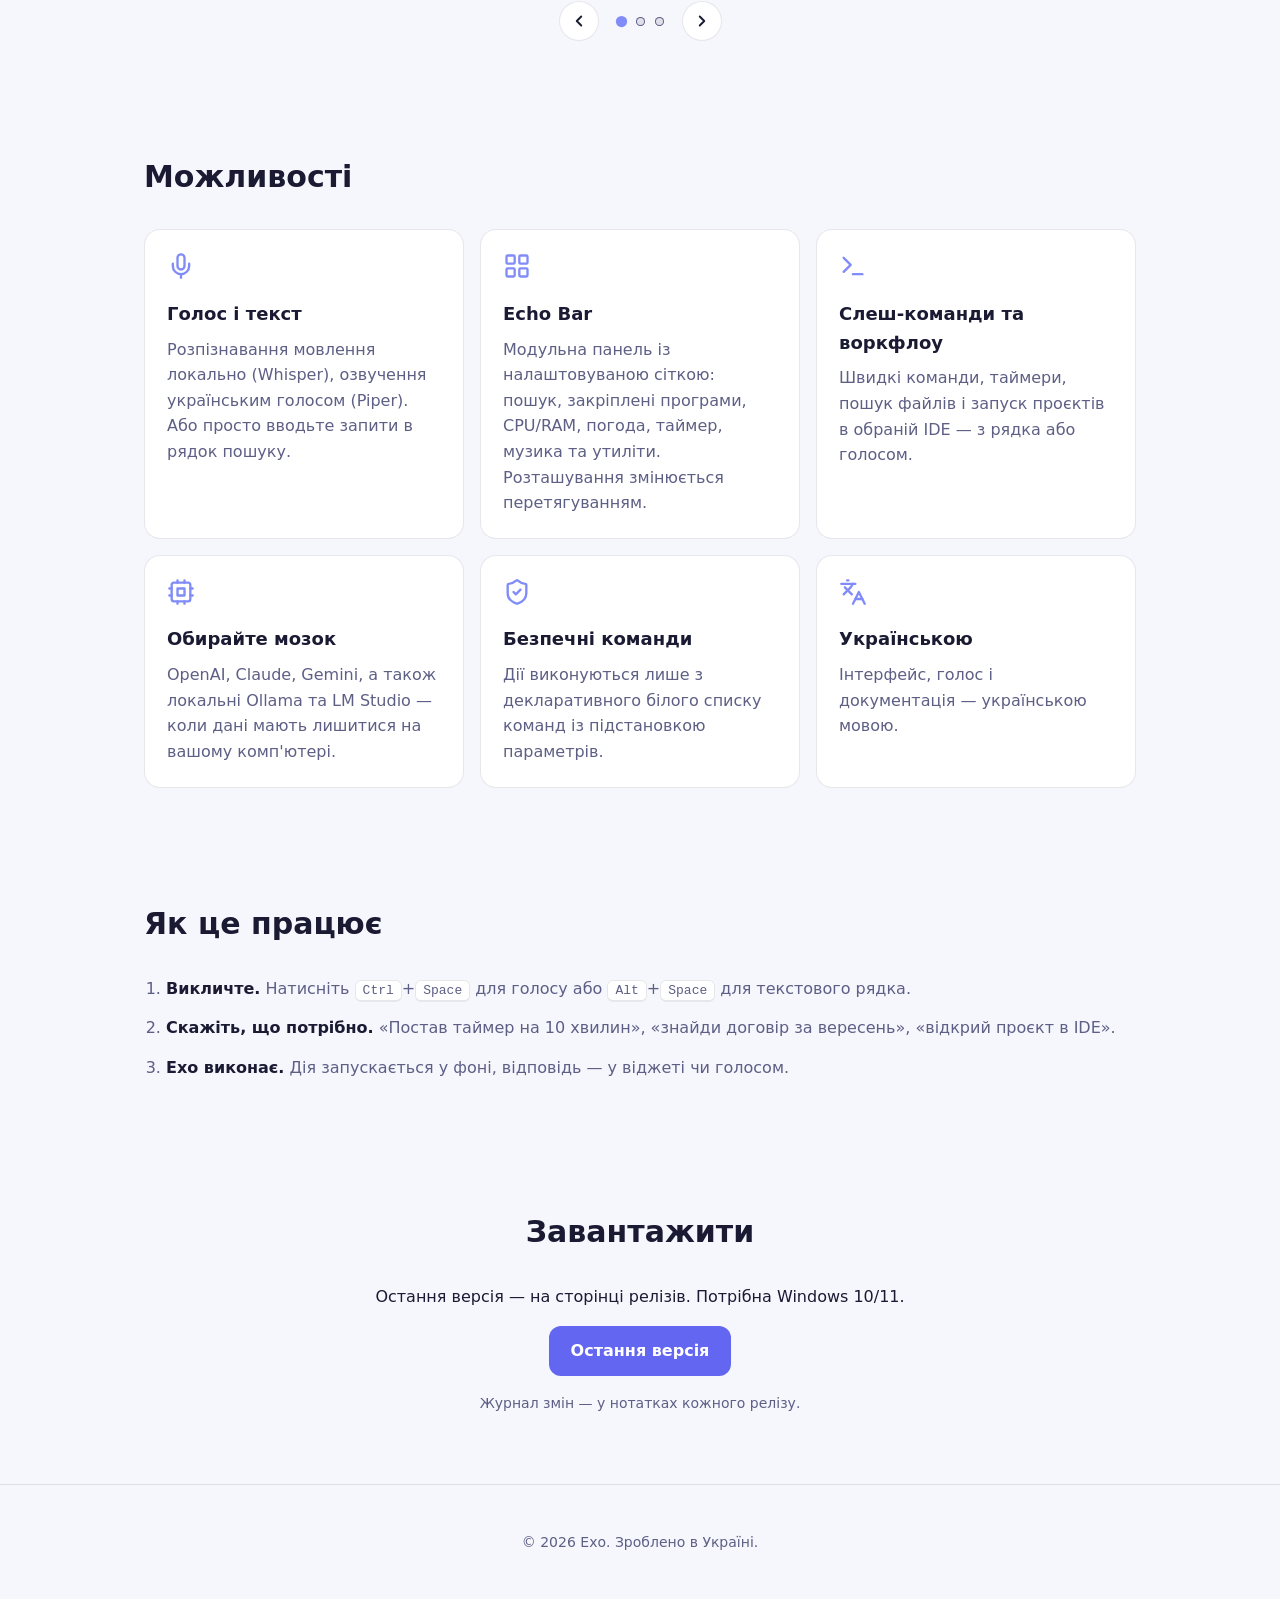
==== commit fd570386: "feat: turn screenshots into a carousel and add chat answer screen Co-Authored-By: Claude Sonnet 5.5 " ====
--- a/index.html
+++ b/index.html
@@ -21,7 +21,7 @@
   <link rel="alternate" hreflang="uk" href="https://echo-aide.github.io/">
   <link rel="alternate" hreflang="en" href="https://echo-aide.github.io/en/">
   <link rel="alternate" hreflang="x-default" href="https://echo-aide.github.io/en/">
-  <link rel="stylesheet" href="style.css?v=7">
+  <link rel="stylesheet" href="style.css?v=8">
 </head>
 <body>
   <header class="top">
@@ -47,16 +47,25 @@
       <p class="hotkeys"><kbd>Ctrl</kbd>+<kbd>Space</kbd> — голос · <kbd>Alt</kbd>+<kbd>Space</kbd> — текст</p>
     </section>
 
-    <section class="section shots" aria-label="Скріншоти">
-      <div class="shots-grid">
-        <figure class="shot">
-          <img src="assets/screens/home-widgets.webp" alt="Головний екран Ехо з віджетами та рядком запиту" width="1278" height="922" loading="lazy">
+    <section class="section shots" aria-roledescription="carousel" aria-label="Скріншоти">
+      <div class="carousel-track" tabindex="0">
+        <figure class="shot" role="group" aria-roledescription="slide" aria-label="1 / 3">
+          <img src="assets/screens/home-widgets.webp" alt="Головний екран Ехо з віджетами та рядком запиту" width="1278" height="922">
           <figcaption><strong>Віджети під рукою</strong>Пошук файлів, таймери, погода, курси валют та інші утиліти на одному екрані.</figcaption>
         </figure>
-        <figure class="shot">
+        <figure class="shot" role="group" aria-roledescription="slide" aria-label="2 / 3">
+          <img src="assets/screens/chat-answer.webp" alt="Запитання «Що таке Атлантида?» і відповідь Ехо під рядком запиту" width="1278" height="925" loading="lazy">
+          <figcaption><strong>Відповіді в одному вікні</strong>Ехо відповідає просто під рядком запиту: з форматуванням і копіюванням в один клік.</figcaption>
+        </figure>
+        <figure class="shot" role="group" aria-roledescription="slide" aria-label="3 / 3">
           <img src="assets/screens/settings-ollama.webp" alt="Налаштування Ехо: локальна модель Ollama і резервний режим" width="1278" height="925" loading="lazy">
           <figcaption><strong>Хмара або локально</strong>Обирайте Gemini, OpenAI, Claude, Ollama чи LM Studio, а Smart Offline Fallback перемкнеться на локальну модель при збої.</figcaption>
         </figure>
+      </div>
+      <div class="carousel-nav">
+        <button class="car-btn" type="button" data-dir="-1" aria-label="Попередній скріншот"><svg viewBox="0 0 24 24" fill="none" stroke="currentColor" stroke-width="2.5" stroke-linecap="round" stroke-linejoin="round" aria-hidden="true"><path d="m15 18-6-6 6-6"/></svg></button>
+        <div class="car-dots"><button class="car-dot" type="button" aria-label="Скріншот 1"></button><button class="car-dot" type="button" aria-label="Скріншот 2"></button><button class="car-dot" type="button" aria-label="Скріншот 3"></button></div>
+        <button class="car-btn" type="button" data-dir="1" aria-label="Наступний скріншот"><svg viewBox="0 0 24 24" fill="none" stroke="currentColor" stroke-width="2.5" stroke-linecap="round" stroke-linejoin="round" aria-hidden="true"><path d="m9 18 6-6-6-6"/></svg></button>
       </div>
     </section>
 
@@ -116,5 +125,34 @@
   <footer>
     <p>© 2026 Ехо. Зроблено в Україні.</p>
   </footer>
+  <script>
+    (function () {
+      var root = document.querySelector('.shots');
+      if (!root) return;
+      var track = root.querySelector('.carousel-track');
+      var slides = track.children;
+      var dots = root.querySelectorAll('.car-dot');
+      function index() { return Math.round(track.scrollLeft / track.clientWidth); }
+      function go(i) {
+        i = Math.max(0, Math.min(slides.length - 1, i));
+        track.scrollTo({ left: i * track.clientWidth });
+      }
+      function sync() {
+        var i = index();
+        dots.forEach(function (d, n) { d.setAttribute('aria-current', n === i ? 'true' : 'false'); });
+      }
+      track.addEventListener('scroll', sync, { passive: true });
+      window.addEventListener('resize', sync);
+      dots.forEach(function (d, n) { d.addEventListener('click', function () { go(n); }); });
+      root.querySelectorAll('.car-btn').forEach(function (b) {
+        b.addEventListener('click', function () { go(index() + Number(b.dataset.dir)); });
+      });
+      track.addEventListener('keydown', function (e) {
+        if (e.key === 'ArrowRight') { go(index() + 1); e.preventDefault(); }
+        if (e.key === 'ArrowLeft') { go(index() - 1); e.preventDefault(); }
+      });
+      sync();
+    })();
+  </script>
 </body>
 </html>
--- a/style.css
+++ b/style.css
@@ -132,25 +132,64 @@
 }
 
 .shots { padding-top: 8px; }
-.shots-grid {
-  display: grid;
-  grid-template-columns: repeat(auto-fit, minmax(min(100%, 440px), 1fr));
-  gap: 0 24px;
+.carousel-track {
+  display: flex;
+  overflow-x: auto;
+  scroll-snap-type: x mandatory;
+  scroll-behavior: smooth;
+  scrollbar-width: none;
+  max-width: 980px;
+  margin: 0 auto;
 }
+.carousel-track::-webkit-scrollbar { display: none; }
+.carousel-track:focus-visible { outline: 2px solid var(--accent-2); outline-offset: 4px; border-radius: 18px; }
 .shot {
+  flex: 0 0 100%;
   margin: 0;
-  display: grid;
-  grid-row: span 2;
-  grid-template-rows: subgrid;
+  padding: 12px 32px 8px;
+  scroll-snap-align: center;
 }
 .shot img {
   display: block;
   width: 100%;
   height: auto;
-  align-self: center;
   border-radius: 18px;
   border: 1px solid var(--border);
   box-shadow: 0 24px 60px -20px rgba(99, 102, 241, 0.35), 0 8px 24px rgba(0, 0, 0, 0.25);
 }
-.shot figcaption { margin: 14px 0 28px; color: var(--muted); font-size: 15px; text-align: center; }
+.shot figcaption { margin-top: 18px; color: var(--muted); font-size: 15px; text-align: center; }
 .shot figcaption strong { display: block; color: var(--text); font-size: 16px; margin-bottom: 2px; }
+
+.carousel-nav { display: flex; align-items: center; justify-content: center; gap: 18px; margin-top: 12px; }
+.car-btn {
+  display: grid;
+  place-items: center;
+  width: 40px;
+  height: 40px;
+  padding: 0;
+  border: 1px solid var(--border);
+  border-radius: 50%;
+  background: var(--bg-2);
+  color: var(--text);
+  cursor: pointer;
+  transition: background 0.15s, border-color 0.15s;
+}
+.car-btn:hover { border-color: var(--accent-2); }
+.car-btn svg { width: 18px; height: 18px; }
+.car-dots { display: flex; gap: 10px; }
+.car-dot {
+  width: 9px;
+  height: 9px;
+  padding: 0;
+  border: 0;
+  border-radius: 50%;
+  background: var(--border);
+  box-shadow: inset 0 0 0 1px var(--muted);
+  cursor: pointer;
+  transition: background 0.15s, transform 0.15s;
+}
+.car-dot[aria-current="true"] { background: var(--accent-2); box-shadow: none; transform: scale(1.25); }
+.car-btn:focus-visible, .car-dot:focus-visible { outline: 2px solid var(--accent-2); outline-offset: 3px; }
+
+@media (max-width: 560px) { .shot { padding-inline: 4px; } }
+@media (prefers-reduced-motion: reduce) { .carousel-track { scroll-behavior: auto; } }
